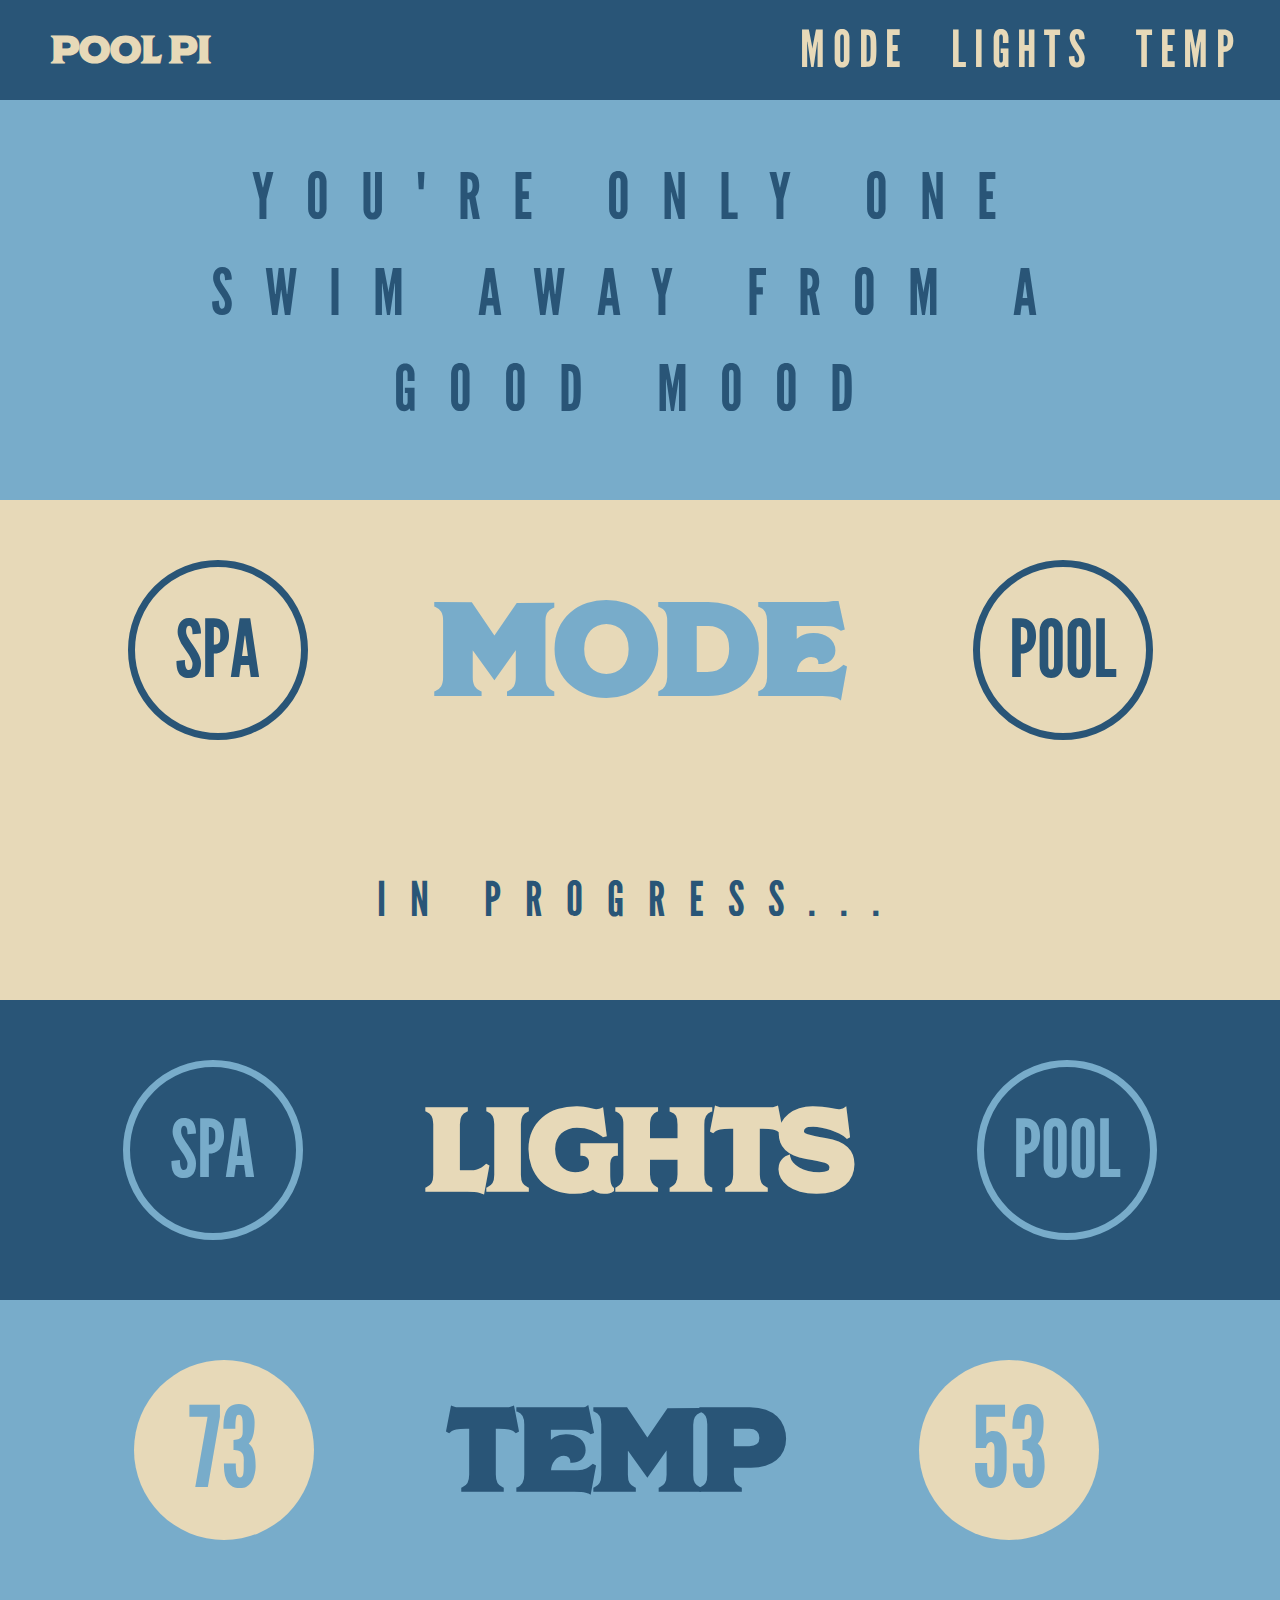
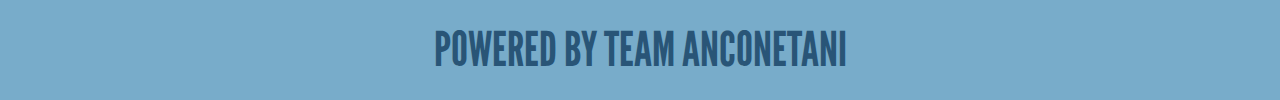
==== index.html @ bb2d45fb "added init for Mode and Light Buttons." ====
<!doctype html>
<html>
<head>
<meta charset="utf-8">
<title>PoolPiGrace</title>
<link href="index.css" rel="stylesheet" type="text/css">

<!-- JQuery Library from Google -->
<script src="https://ajax.googleapis.com/ajax/libs/jquery/3.1.1/jquery.min.js"></script>

</head>

<body>
	<header>
		<h2>
			POOL PI
		</h2>
		<nav>
			<ul>
				<li><a href="#mode-anchor">MODE</a></li>
				<li><a href="#lights-anchor">LIGHTS</a></li>
				<li><a href="#info-anchor">TEMP</a></li>
			</ul>
		</nav>
	</header>

	<section class="intro">
		<p class="intro-content">You're only one
		swim away from a
		good mood</p>
	</section>

	<a name="mode-anchor"></a>
	<section class="mode" id="mode-anchor">
		<div class="button-div">
	  		<button class="mode-buttons" id="spaModeButton">
	  			SPA
	  		</button>
		</div>
		<div class="titles">
			<h1> mode </h1>
		</div>
		<div class="button-div">
	  		<button class="mode-buttons" id="poolModeButton">
	  			POOL
	  		</button>
		</div>
	</section>

	<section class="temp-control">
		<p>IN PROGRESS...</p>
	</section>

	<a name="lights-anchor"></a>
	<section class="lights">
		<div class="button-div">
	  		<button class="light-buttons" id="spaLightButton">
	  			SPA
	  		</button>
		</div>
		<div class="titles">
			<h1> lights </h1>
		</div>
		<div class="button-div">
	  		<button class="light-buttons" id="poolLightButton">
	  			POOL
	  		</button>
		</div>
	</section>

	<a name="info-anchor"></a>
	<section class="info">
		<div class="info-div" id="spa">
			<p>
				73
			</p>
		</div>
		<div class="titles">
			<h1> temp </h1>
		</div>
		<div class="info-div" id="air">
			<p>
				53
			</p>
		</div>
	</section>

	<section class="credits">
		 <p>
		 	POWERED BY TEAM ANCONETANI
		 </p>
	</section>
</body>

<script>

// **************************************************************************
// Scripts for interacting with the server !-->
// **************************************************************************


// Page Initialization
// **************************************************************************
$(document).ready(function(){
	var objEvent = {};
	objEvent.type = "initializeRequest";
	$.post("php/initializationRequest.php", objEvent,function(data){
		console.log (data);
		console.log (data.response);
		console.log (data.response.poolMode);

		if (data.response.poolMode == "off") {$("#poolModeButton").removeClass("buttonOn").addClass("buttonOff");}
		else if (data.response.poolMode == "on") { $("#poolModeButton").removeClass("buttonOff").addClass("buttonOn");}
		else { alert("Error: Server Response: " + data.response)}

		if (data.response.spaMode =="off") {$("#spaModeButton").removeClass("buttonOn").addClass("buttonOff");}
		else if (data.response.spaMode == "on") { $("#spaModeButton").removeClass("buttonOff").addClass("buttonOn");}
		else { alert("Error: Server Response: " + data.response)}

		if (data.response.poolLight =="off") {$("#poolLightButton").removeClass("buttonOn").addClass("buttonOff");}
		else if (data.response.poolLight == "on") { $("#poolLightButton").removeClass("buttonOff").addClass("buttonOn");}
		else { alert("Error: Server Response: " + data.response)}

		if (data.response.spaLight =="off") {$("#spaLightButton").removeClass("buttonOn").addClass("buttonOff");}
		else if (data.response.spaLight == "on") { $("#spaLightButton").removeClass("buttonOff").addClass("buttonOn");}
		else { alert("Error: Server Response: " + data.response)}

	},"json");
});

// Pool Mode Button
// **************************************************************************
	$("#poolModeButton").click(function(){
		var objEvent = {};
		objEvent.type = "buttonPress";
		objEvent.subject = "poolModeButton";
		var objElementID = this;
		$.post( "php/buttonPress.php", objEvent, function(data){processResponse(data,objElementID)}, "json");
	});

	// Button Response Processing
	// **************************************************************************

	function processResponse(objEventResponse,objElementID) {
		console.log (objEventResponse);
		if (objEventResponse.response == "off") { $(objElementID).removeClass("buttonOn").addClass("buttonOff");}
		else if (objEventResponse.response == "on") { $(objElementID).removeClass("buttonOff").addClass("buttonOn");}
		else { alert("Error: Server Response: " + objEventResponse.response)}
	}
</script>

</html>
---- index.css ----
@charset "utf-8";
/* CSS Document */

@font-face {
	font-family: "Regina Black";
	src: url("fonts/ReginaBlack-Solid.ttf") format("truetype");
}

@font-face {
	font-family: "League Gothic";
	src: url("fonts/LeagueGothic-Regular.otf") format("opentype");
}

html,
html * {
	box-sizing: border-box;
	margin: 0;
	padding: 0;
}

body {
	font-family: "League Gothic";
}

header {
	position: fixed;
	display: flex;
	align-items: center;
	background: #295577;
	padding: 0 3% 0 4%;
	width:100%;
	top: inherit;
	z-index: 1000;
	height: 100px;
}

h2 {
	width: 25%;
	font-family: "Regina Black";
	color: #E7D9B8;
	height: 100%;
	font-size: 3vw;
	line-height: 100px;
}

nav {
	position: relative;
	float: right;
	z-index: 400;
	top: 0;
	left: 0;
	display: inline-block;
	padding: 0em 0em 0em 0em;
	width: 75%;
	font-size: 2vw;

}

nav ul {
	list-style-type: none;
	margin: 0;
	text-align: right;
}

nav ul li {
	display: inline-block;
	margin-left: 1.5em;
}

nav ul li a {
	font-size: 2em;
	padding-bottom: .5em;
	text-decoration: none;
	letter-spacing: .15em;
	text-transform: uppercase;
	color: #E7D9B8;
}
a:hover {
	color: #78acca;
}

.intro {
	height: 500px;
	background-color: #78acca;
	text-align: center;
}

.intro-content {
	padding-top: 150px;
	padding-left: 15%;
	padding-right: 15%;
	text-transform: uppercase;
	font-size: 5vw;
	color: #295577;
	letter-spacing: .5em;
	line-height: 1.5;

}

h1 {
	text-align: center;
	font-family: "Regina Black";
	text-transform: uppercase;
}

.mode {
	display: flex;
	align-items: center;
	height: 300px;
	background-color: #e7d9b8;
	align-content: center;
}

.button-div {
	width: 35%;
	display: inline-block;
	display: flex;
	justify-content: center;
	align-content: center;
	height: 60%;
}

button {
	height: 180px;
	width: 180px;
	border-radius: 50%;
	font-family: "League Gothic", "Regina Black";
	font-size: 5em;
	transition-duration: .5s;
}

.mode-buttons {
	border: solid;
	border-width: 7px;
	border-color: #295577;
	background-color: #e7d9b8;
	color: #295577;
}

/*.mode-buttons:hover {
	background-color: #295577;
	color: #e7d9b8;
}*/

.titles {
	text-align: center;
}

.mode h1 {
	color: #78ACCA;
	font-size: 10vw;
}

.buttonOff {
	border: solid;
	border-width: 7px;
	border-color: #295577;
	background-color: #e7d9b8;
	color: #295577;
}

.buttonOn {
	background-color: #295577;
	color: #e7d9b8;
}

.temp-control {
	height: 200px;
	background-color: #e7d9b8;
	text-align: center;
	display: flex;
	align-items: center;
}

.temp-control p {
	text-transform: uppercase;
	font-size: 3em;
	color: #295577;
	letter-spacing: .5em;
	line-height: 1.5;
	text-align: center;
	width: 100%;
}

.lights {
	display: flex;
	align-items: center;
	height: 300px;
	background-color: #295577;
	align-content: center;
}

.lights h1 {
	color: #e7d9b8;
	font-size: 9vw;
}

.light-buttons {
	border: solid;
	border-width: 7px;
	border-color: #78acca;
	background-color: #295577;
	color: #78acca;
}

/*.light-buttons:hover {
	background-color: #78acca;
	color: #295577;
}*/

.credits {
	height: 100px;
	display: flex;
	align-items: center;
	background-color: #78acca;
	color: #295577;
}

.credits p {
	width: 100%;
	text-align: center;
	font-size: 3em;
}

.info {
	height: 300px;
	background-color: #78acca;
	display: flex;
	align-items: center;
	align-content: center;
}

.info-div {
	width: 35%;
	display: inline-block flex;
	justify-content: center;
	text-align: center;
	
}

.info-div p {
	height: 180px;
	width: 180px;
	display: inline-block;
	background-color: #e7d9b8;
	border-radius: 50%;
	line-height: 180px;
	font-size: 7em;
	color: #78acca;
}

.info h1 {
	color: #295577;
	font-size: 9vw;
}
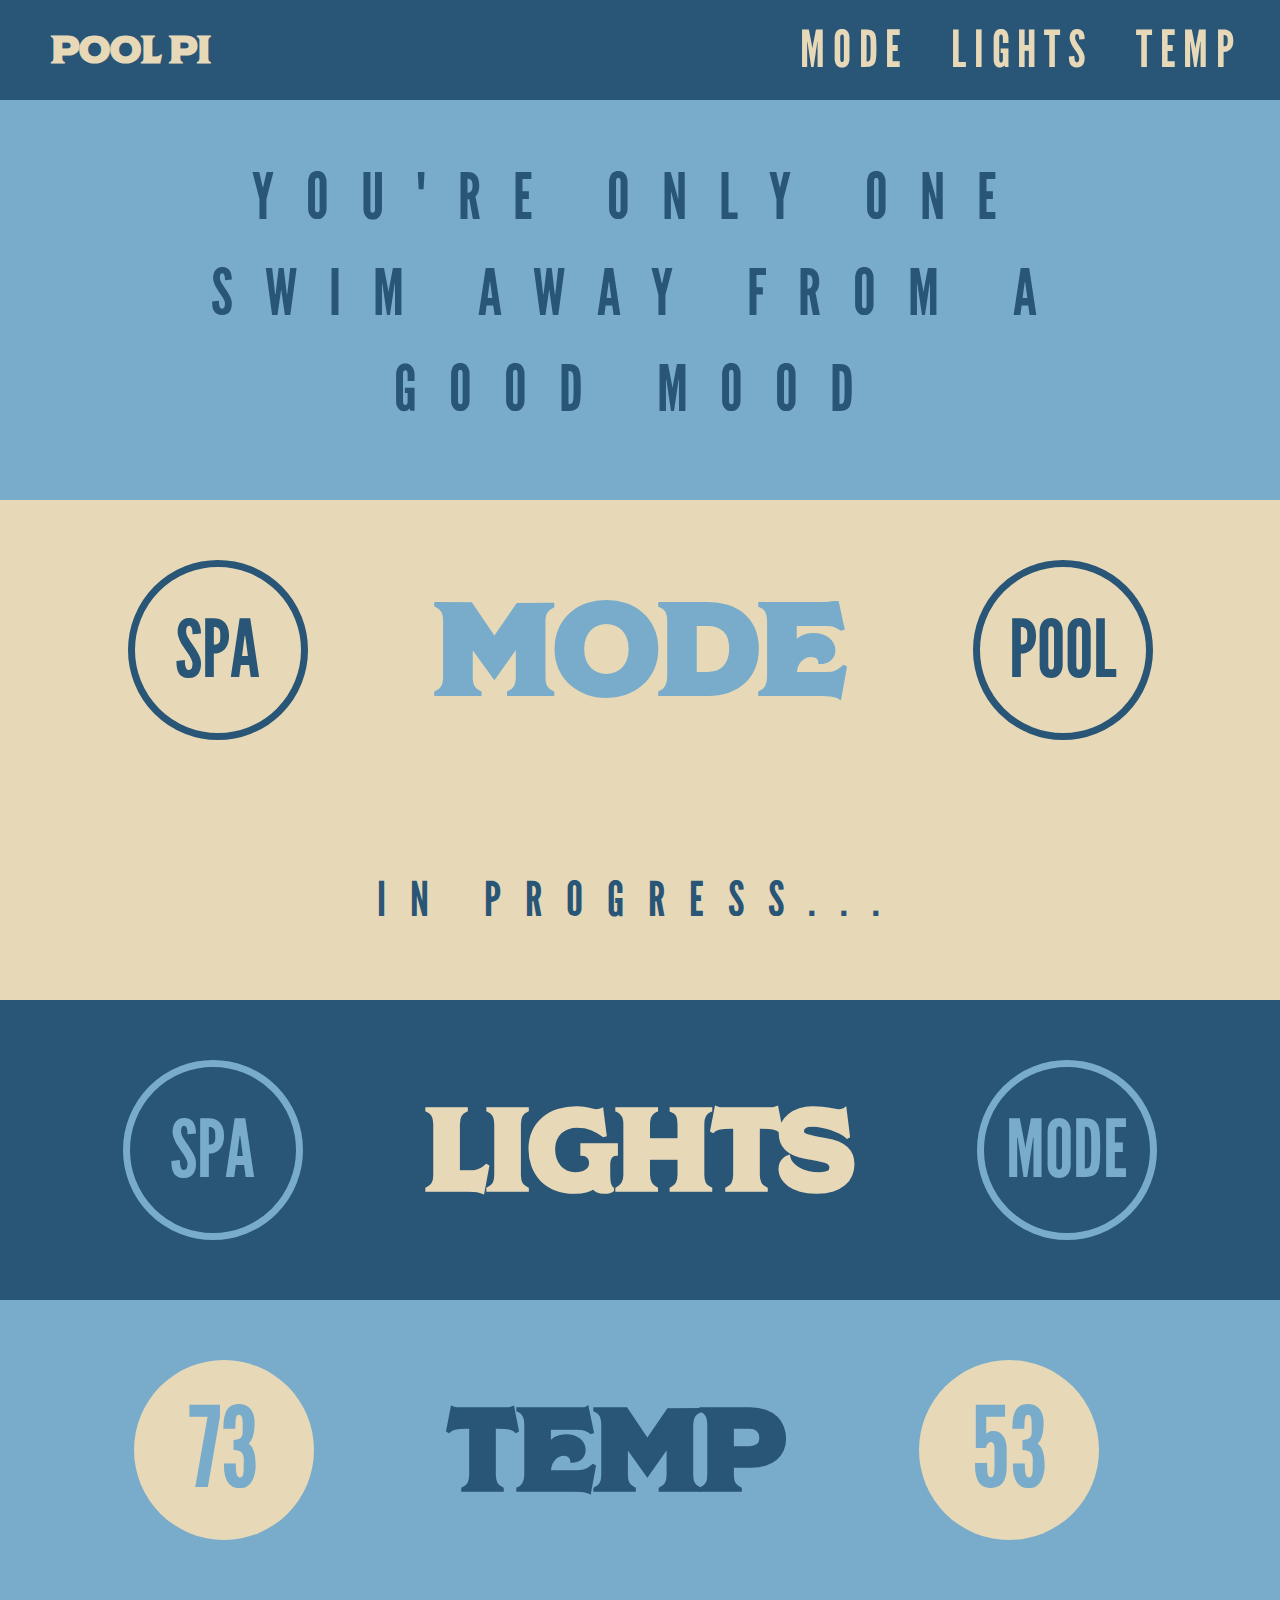
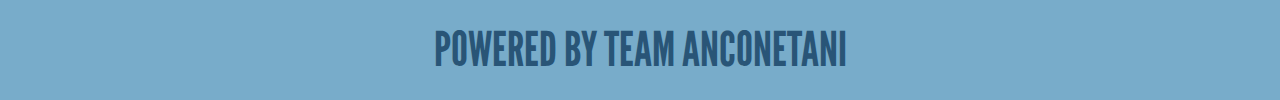
==== commit 00c369ab: "info div ids: left-water right-air" ====
--- a/index.html
+++ b/index.html
@@ -39,7 +39,7 @@
 		</div>
 		<div class="titles">
 			<h1> mode </h1>
-		</div>
+		</div>	
 		<div class="button-div">
 	  		<button class="mode-buttons" id="poolModeButton">
 	  			POOL
@@ -54,7 +54,7 @@
 	<a name="lights-anchor"></a>
 	<section class="lights">
 		<div class="button-div">
-	  		<button class="light-buttons" id="spaLightButton">
+	  		<button class="light-buttons">
 	  			SPA
 	  		</button>
 		</div>
@@ -62,15 +62,15 @@
 			<h1> lights </h1>
 		</div>
 		<div class="button-div">
-	  		<button class="light-buttons" id="poolLightButton">
-	  			POOL
+	  		<button class="light-buttons">
+	  			MODE
 	  		</button>
 		</div>
 	</section>
-
+	
 	<a name="info-anchor"></a>
 	<section class="info">
-		<div class="info-div" id="spa">
+		<div class="info-div" id="water">
 			<p>
 				73
 			</p>
@@ -93,43 +93,6 @@
 </body>
 
 <script>
-
-// **************************************************************************
-// Scripts for interacting with the server !-->
-// **************************************************************************
-
-
-// Page Initialization
-// **************************************************************************
-$(document).ready(function(){
-	var objEvent = {};
-	objEvent.type = "initializeRequest";
-	$.post("php/initializationRequest.php", objEvent,function(data){
-		console.log (data);
-		console.log (data.response);
-		console.log (data.response.poolMode);
-
-		if (data.response.poolMode == "off") {$("#poolModeButton").removeClass("buttonOn").addClass("buttonOff");}
-		else if (data.response.poolMode == "on") { $("#poolModeButton").removeClass("buttonOff").addClass("buttonOn");}
-		else { alert("Error: Server Response: " + data.response)}
-
-		if (data.response.spaMode =="off") {$("#spaModeButton").removeClass("buttonOn").addClass("buttonOff");}
-		else if (data.response.spaMode == "on") { $("#spaModeButton").removeClass("buttonOff").addClass("buttonOn");}
-		else { alert("Error: Server Response: " + data.response)}
-
-		if (data.response.poolLight =="off") {$("#poolLightButton").removeClass("buttonOn").addClass("buttonOff");}
-		else if (data.response.poolLight == "on") { $("#poolLightButton").removeClass("buttonOff").addClass("buttonOn");}
-		else { alert("Error: Server Response: " + data.response)}
-
-		if (data.response.spaLight =="off") {$("#spaLightButton").removeClass("buttonOn").addClass("buttonOff");}
-		else if (data.response.spaLight == "on") { $("#spaLightButton").removeClass("buttonOff").addClass("buttonOn");}
-		else { alert("Error: Server Response: " + data.response)}
-
-	},"json");
-});
-
-// Pool Mode Button
-// **************************************************************************
 	$("#poolModeButton").click(function(){
 		var objEvent = {};
 		objEvent.type = "buttonPress";
@@ -137,9 +100,6 @@
 		var objElementID = this;
 		$.post( "php/buttonPress.php", objEvent, function(data){processResponse(data,objElementID)}, "json");
 	});
-
-	// Button Response Processing
-	// **************************************************************************
 
 	function processResponse(objEventResponse,objElementID) {
 		console.log (objEventResponse);
--- a/index.css
+++ b/index.css
@@ -203,10 +203,17 @@
 	color: #78acca;
 }
 
-/*.light-buttons:hover {
-	background-color: #78acca;
-	color: #295577;
-}*/
+
+
+.lightButtonOn {
+	background-color: #78acca;
+	color: #295577;
+}
+
+.lightButtonOff {
+	background-color: #295577;
+	color: #78acca;
+}
 
 .credits {
 	height: 100px;
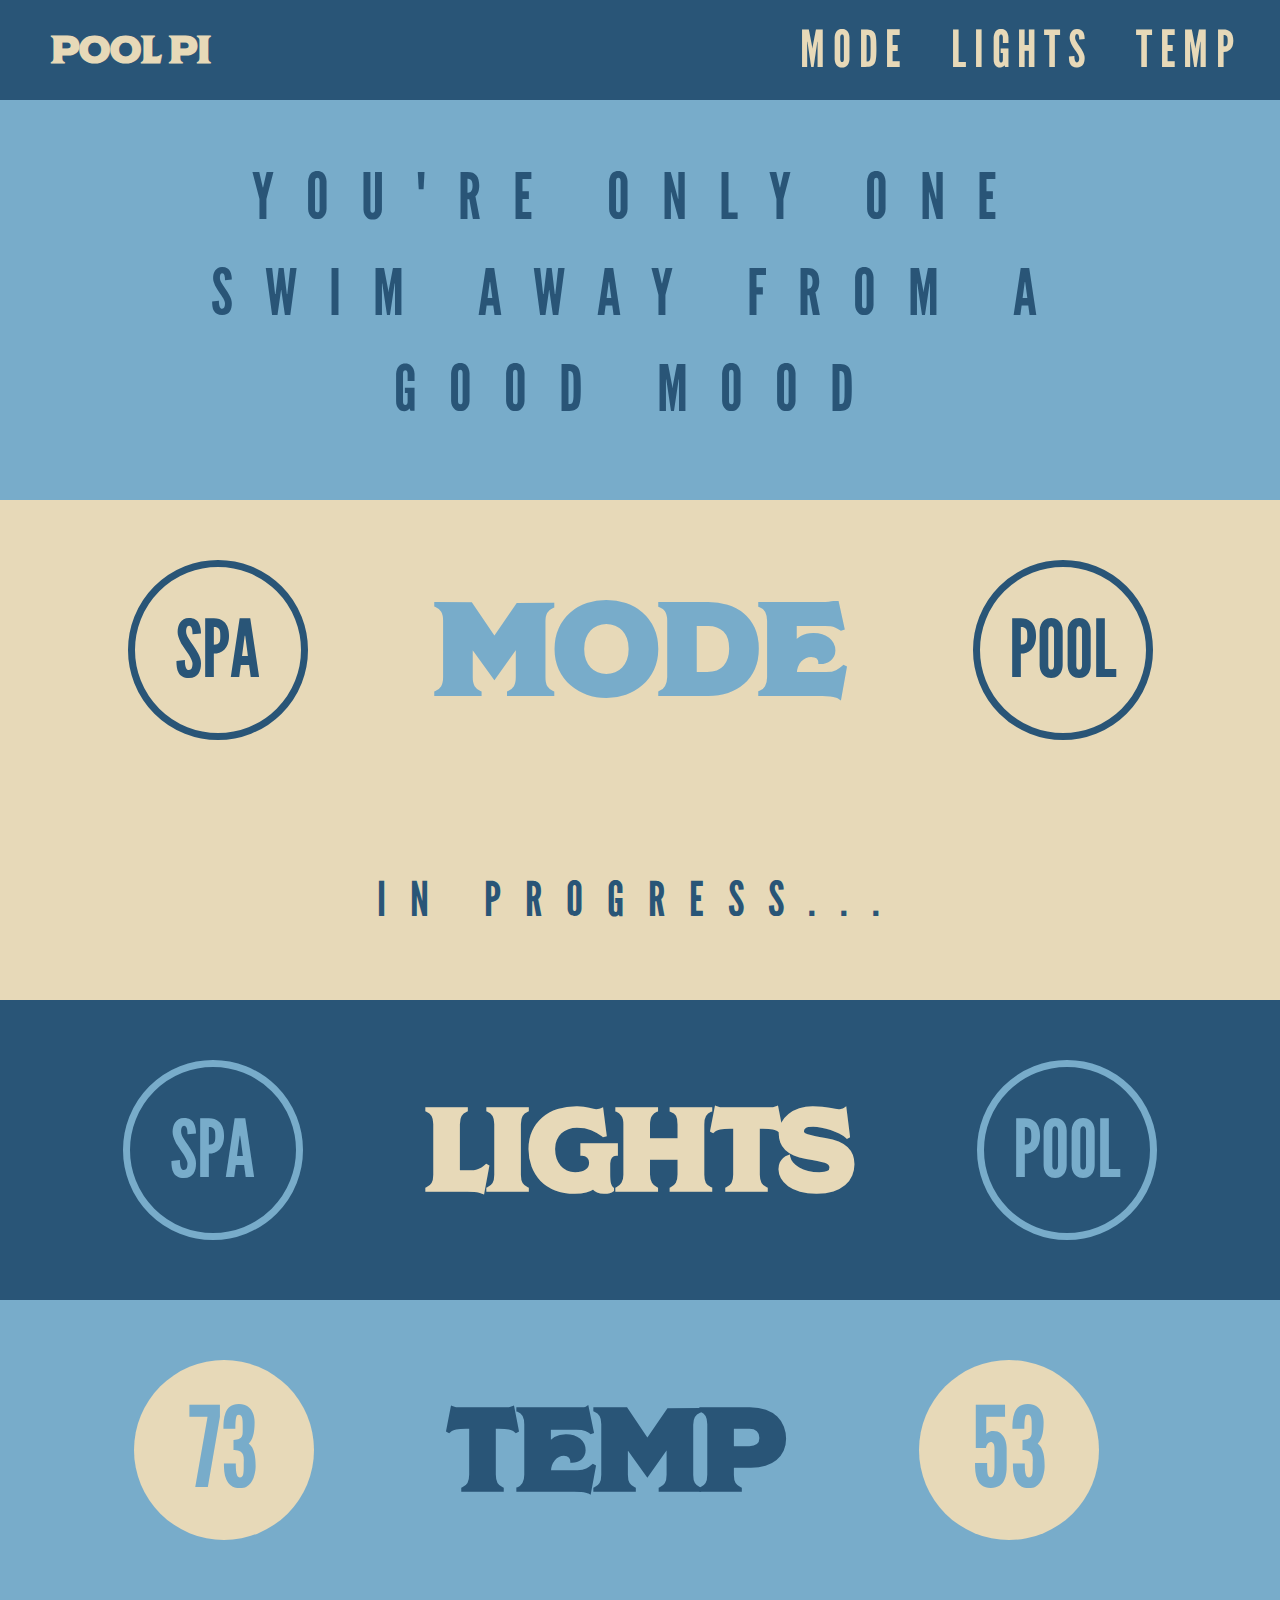
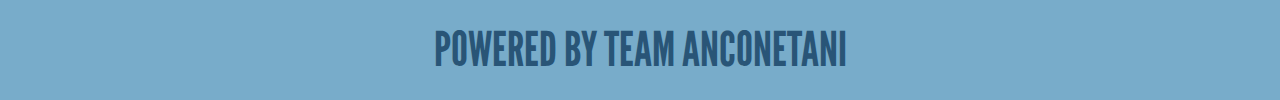
==== commit 7d32ff1f: "Merge remote-tracking branch 'origin/gracieDreamweaver' into pageInit" ====
--- a/index.html
+++ b/index.html
@@ -39,7 +39,7 @@
 		</div>
 		<div class="titles">
 			<h1> mode </h1>
-		</div>	
+		</div>
 		<div class="button-div">
 	  		<button class="mode-buttons" id="poolModeButton">
 	  			POOL
@@ -54,7 +54,7 @@
 	<a name="lights-anchor"></a>
 	<section class="lights">
 		<div class="button-div">
-	  		<button class="light-buttons">
+	  		<button class="light-buttons" id="spaLightButton">
 	  			SPA
 	  		</button>
 		</div>
@@ -62,12 +62,12 @@
 			<h1> lights </h1>
 		</div>
 		<div class="button-div">
-	  		<button class="light-buttons">
-	  			MODE
+	  		<button class="light-buttons" id="poolLightButton">
+	  			POOL
 	  		</button>
 		</div>
 	</section>
-	
+
 	<a name="info-anchor"></a>
 	<section class="info">
 		<div class="info-div" id="water">
@@ -93,6 +93,46 @@
 </body>
 
 <script>
+
+// **************************************************************************
+// Scripts for interacting with the server !-->
+// **************************************************************************
+
+
+// Page Initialization
+// **************************************************************************
+$(document).ready(function(){
+	var objEvent = {};
+	objEvent.type = "initializeRequest";
+	$.post("php/initializationRequest.php", objEvent,function(data){
+		console.log (data);
+		console.log (data.response);
+		console.log (data.response.poolMode);
+
+		if (data.response.poolMode == "off") {$("#poolModeButton").removeClass("buttonOn").addClass("buttonOff");}
+		else if (data.response.poolMode == "on") { $("#poolModeButton").removeClass("buttonOff").addClass("buttonOn");}
+		else { alert("Error: Server Response: " + data.response)}
+
+		if (data.response.spaMode =="off") {$("#spaModeButton").removeClass("buttonOn").addClass("buttonOff");}
+		else if (data.response.spaMode == "on") { $("#spaModeButton").removeClass("buttonOff").addClass("buttonOn");}
+		else { alert("Error: Server Response: " + data.response)}
+
+		if (data.response.poolLight =="off") {$("#poolLightButton").removeClass("lightButtonOn").addClass("lightButtonOff");}
+		else if (data.response.poolLight == "on") { $("#poolLightButton").removeClass("lightButtonOff").addClass("lightButtonOn");}
+		else { alert("Error: Server Response: " + data.response)}
+
+		if (data.response.spaLight =="off") {$("#spaLightButton").removeClass("lightButtonOn").addClass("lightButtonOff");}
+		else if (data.response.spaLight == "on") { $("#spaLightButton").removeClass("lightButtonOff").addClass("lightButtonOn");}
+		else { alert("Error: Server Response: " + data.response)}
+
+		$("#air").children("p").text(data.response.airTemp);
+		$("#spa").children("p").text(data.response.waterTemp);
+
+	},"json");
+});
+
+// Pool Mode Button
+// **************************************************************************
 	$("#poolModeButton").click(function(){
 		var objEvent = {};
 		objEvent.type = "buttonPress";
@@ -100,6 +140,9 @@
 		var objElementID = this;
 		$.post( "php/buttonPress.php", objEvent, function(data){processResponse(data,objElementID)}, "json");
 	});
+
+	// Button Response Processing
+	// **************************************************************************
 
 	function processResponse(objEventResponse,objElementID) {
 		console.log (objEventResponse);
